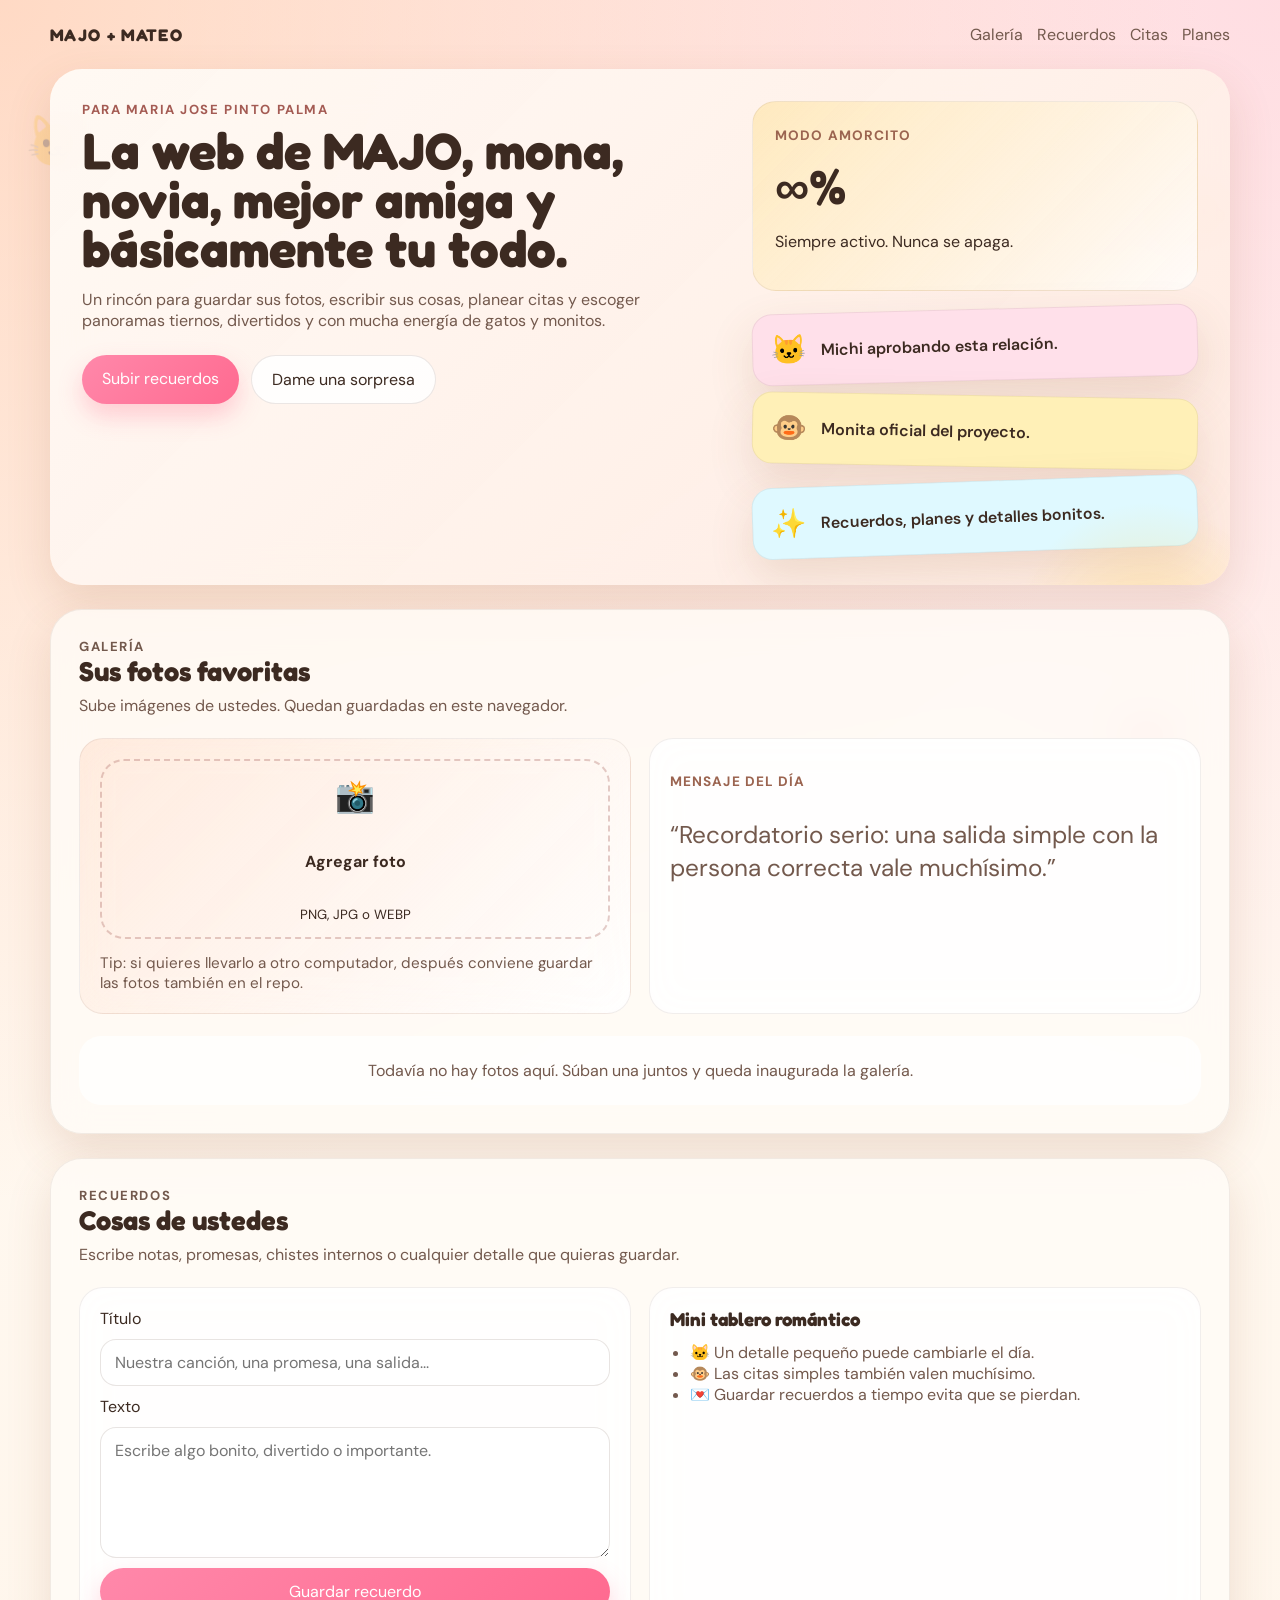
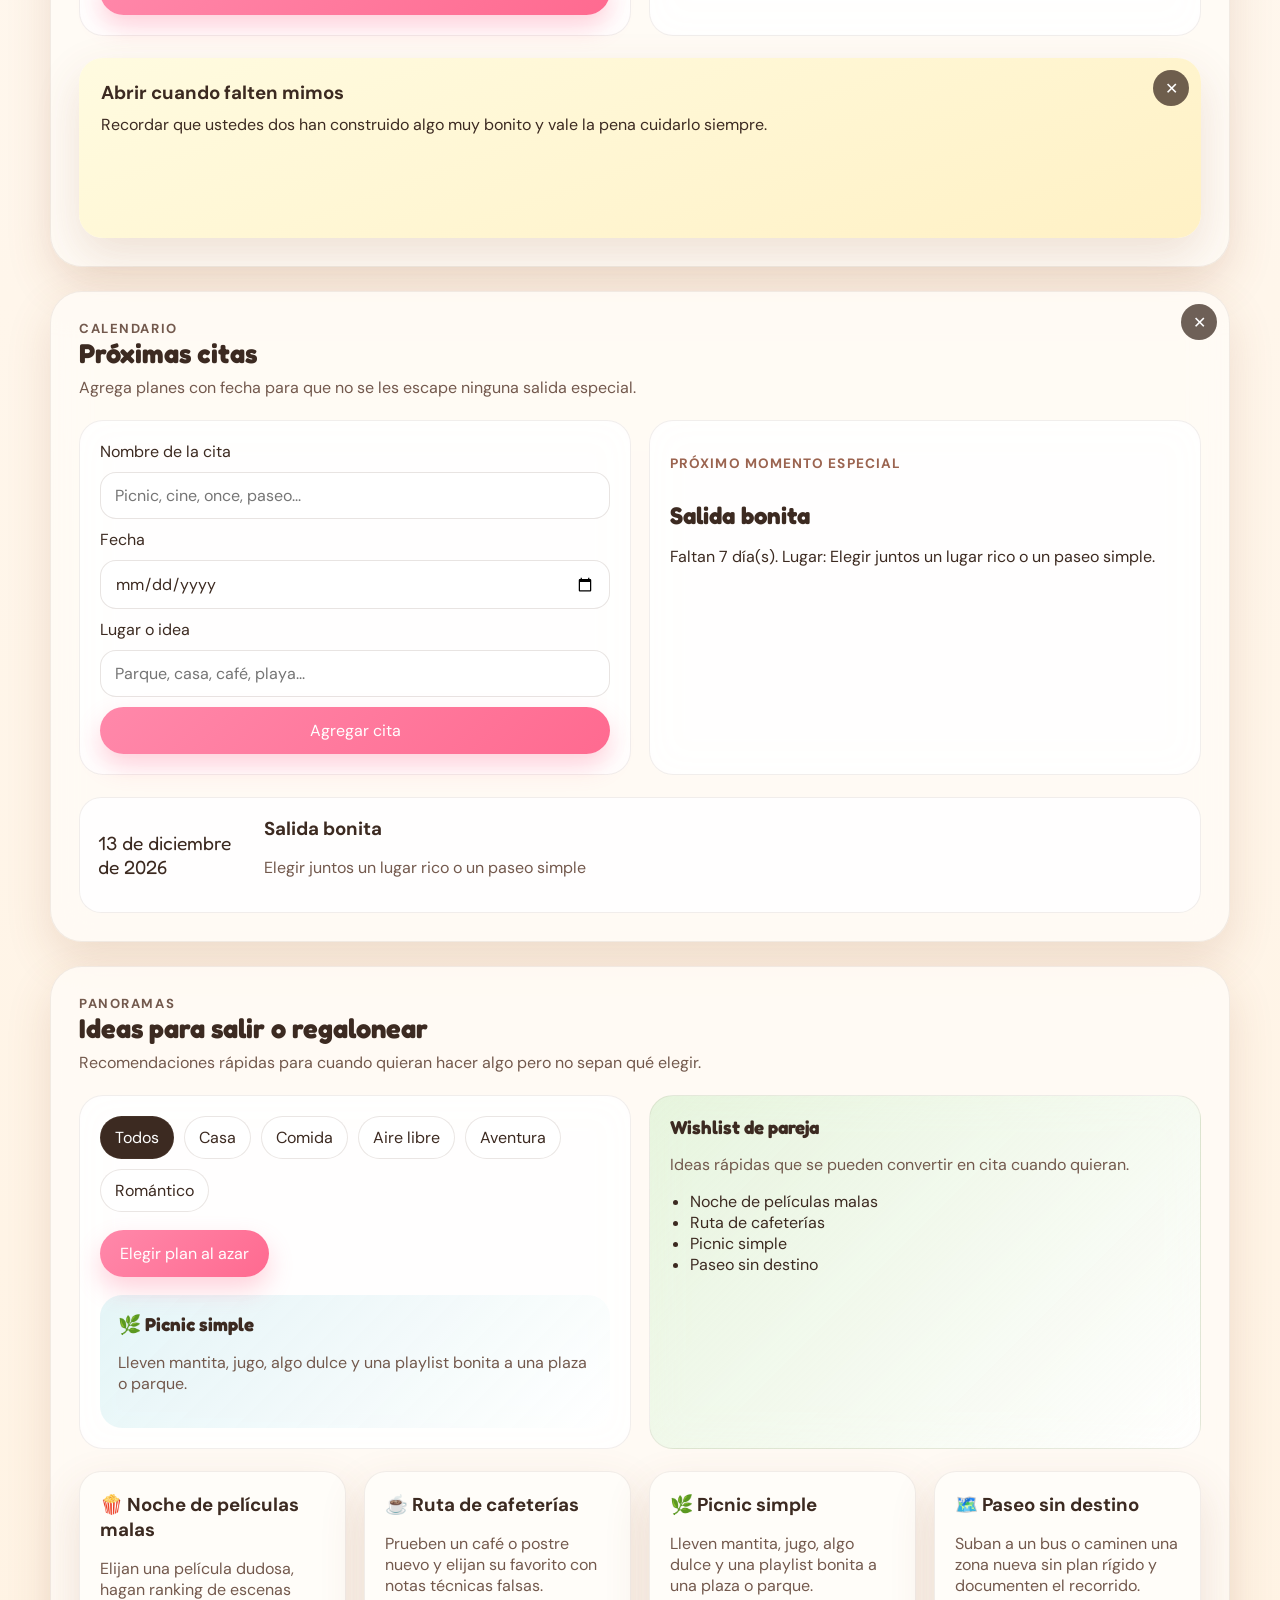
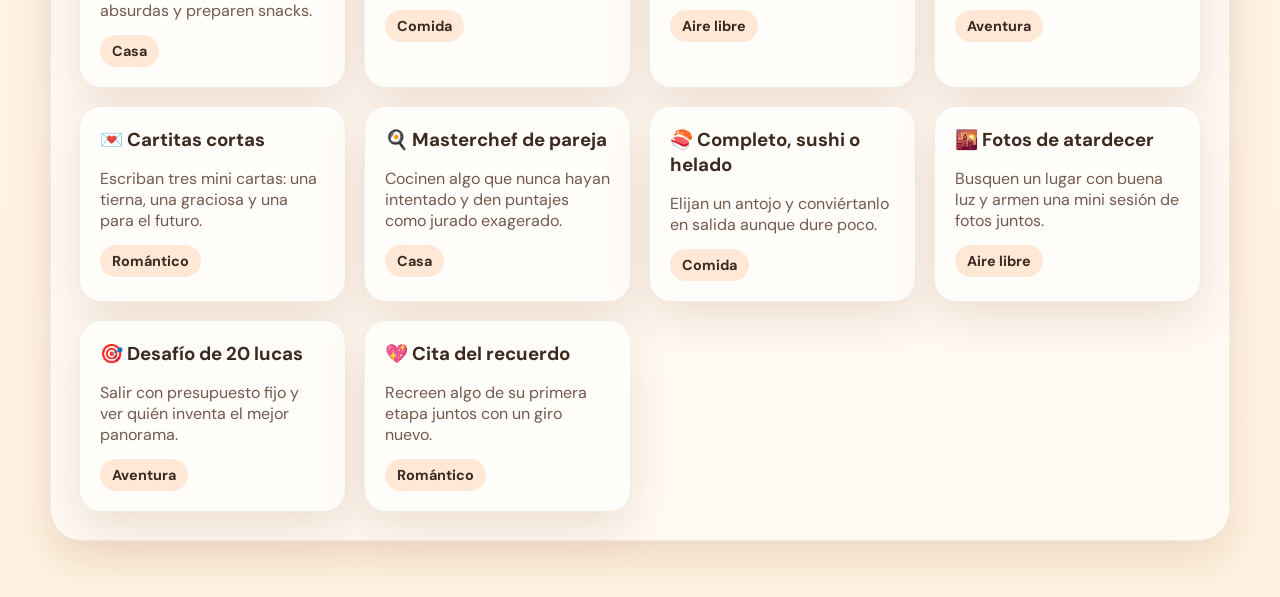
==== index.html @ 4098964b "Create romantic Majo and Mateo website" ====
<!DOCTYPE html>
<html lang="es">
<head>
  <meta charset="UTF-8">
  <meta name="viewport" content="width=device-width, initial-scale=1.0">
  <title>Majo x Mateo</title>
  <link rel="preconnect" href="https://fonts.googleapis.com">
  <link rel="preconnect" href="https://fonts.gstatic.com" crossorigin>
  <link href="https://fonts.googleapis.com/css2?family=Fredoka:wght@400;500;600;700&family=DM+Sans:wght@400;500;700&display=swap" rel="stylesheet">
  <link rel="stylesheet" href="style.css">
</head>
<body>
  <div class="page-shell">
    <div class="floating floating-cat">🐱</div>
    <div class="floating floating-monkey">🐵</div>
    <div class="floating floating-heart">💖</div>

    <header class="hero">
      <nav class="topbar">
        <span class="brand">MAJO + MATEO</span>
        <div class="topbar-links">
          <a href="#galeria">Galería</a>
          <a href="#recuerdos">Recuerdos</a>
          <a href="#citas">Citas</a>
          <a href="#planes">Planes</a>
        </div>
      </nav>

      <section class="hero-card">
        <div class="hero-copy">
          <p class="eyebrow">Para Maria Jose Pinto Palma</p>
          <h1>La web de MAJO, mona, novia, mejor amiga y básicamente tu todo.</h1>
          <p class="hero-text">
            Un rincón para guardar sus fotos, escribir sus cosas, planear citas y escoger panoramas tiernos,
            divertidos y con mucha energía de gatos y monitos.
          </p>
          <div class="hero-actions">
            <a class="button primary" href="#galeria">Subir recuerdos</a>
            <button class="button secondary" id="surpriseButton" type="button">Dame una sorpresa</button>
          </div>
        </div>

        <div class="hero-side">
          <div class="love-meter">
            <span>Modo amorcito</span>
            <strong>∞%</strong>
            <p>Siempre activo. Nunca se apaga.</p>
          </div>
          <div class="sticker-stack">
            <article class="sticker pink">
              <span>🐱</span>
              <p>Michi aprobando esta relación.</p>
            </article>
            <article class="sticker yellow">
              <span>🐵</span>
              <p>Monita oficial del proyecto.</p>
            </article>
            <article class="sticker blue">
              <span>✨</span>
              <p>Recuerdos, planes y detalles bonitos.</p>
            </article>
          </div>
        </div>
      </section>
    </header>

    <main>
      <section class="panel" id="galeria">
        <div class="section-heading">
          <p class="eyebrow">Galería</p>
          <h2>Sus fotos favoritas</h2>
          <p>Sube imágenes de ustedes. Quedan guardadas en este navegador.</p>
        </div>

        <div class="grid two-columns">
          <div class="card soft-card">
            <label class="upload-box" for="photoInput">
              <span class="upload-icon">📸</span>
              <strong>Agregar foto</strong>
              <small>PNG, JPG o WEBP</small>
            </label>
            <input id="photoInput" type="file" accept="image/*" multiple hidden>
            <p class="helper-text">Tip: si quieres llevarlo a otro computador, después conviene guardar las fotos también en el repo.</p>
          </div>

          <div class="card quote-card">
            <p class="quote-label">Mensaje del día</p>
            <blockquote id="dailyLoveNote">“Qué suerte tener un lugar solo para ustedes dos.”</blockquote>
          </div>
        </div>

        <div class="gallery-grid" id="galleryGrid"></div>
      </section>

      <section class="panel" id="recuerdos">
        <div class="section-heading">
          <p class="eyebrow">Recuerdos</p>
          <h2>Cosas de ustedes</h2>
          <p>Escribe notas, promesas, chistes internos o cualquier detalle que quieras guardar.</p>
        </div>

        <div class="grid two-columns">
          <form class="card note-form" id="noteForm">
            <label for="noteTitle">Título</label>
            <input id="noteTitle" name="title" maxlength="60" placeholder="Nuestra canción, una promesa, una salida...">

            <label for="noteMessage">Texto</label>
            <textarea id="noteMessage" name="message" rows="5" maxlength="400" placeholder="Escribe algo bonito, divertido o importante."></textarea>

            <button class="button primary" type="submit">Guardar recuerdo</button>
          </form>

          <div class="card mini-board">
            <h3>Mini tablero romántico</h3>
            <ul>
              <li>🐱 Un detalle pequeño puede cambiarle el día.</li>
              <li>🐵 Las citas simples también valen muchísimo.</li>
              <li>💌 Guardar recuerdos a tiempo evita que se pierdan.</li>
            </ul>
          </div>
        </div>

        <div class="notes-grid" id="notesGrid"></div>
      </section>

      <section class="panel" id="citas">
        <div class="section-heading">
          <p class="eyebrow">Calendario</p>
          <h2>Próximas citas</h2>
          <p>Agrega planes con fecha para que no se les escape ninguna salida especial.</p>
        </div>

        <div class="grid two-columns">
          <form class="card date-form" id="dateForm">
            <label for="dateTitle">Nombre de la cita</label>
            <input id="dateTitle" name="title" maxlength="60" placeholder="Picnic, cine, once, paseo...">

            <label for="dateDay">Fecha</label>
            <input id="dateDay" name="day" type="date" required>

            <label for="datePlace">Lugar o idea</label>
            <input id="datePlace" name="place" maxlength="80" placeholder="Parque, casa, café, playa...">

            <button class="button primary" type="submit">Agregar cita</button>
          </form>

          <div class="card countdown-card">
            <p class="quote-label">Próximo momento especial</p>
            <h3 id="nextDateTitle">Todavía no hay citas agendadas</h3>
            <p id="nextDateCountdown">Agrega una fecha para verla aquí.</p>
          </div>
        </div>

        <div class="timeline" id="timeline"></div>
      </section>

      <section class="panel" id="planes">
        <div class="section-heading">
          <p class="eyebrow">Panoramas</p>
          <h2>Ideas para salir o regalonear</h2>
          <p>Recomendaciones rápidas para cuando quieran hacer algo pero no sepan qué elegir.</p>
        </div>

        <div class="grid two-columns">
          <div class="card plans-card">
            <div class="pill-row" id="planFilters"></div>
            <button class="button primary" id="randomPlanButton" type="button">Elegir plan al azar</button>
            <article class="random-plan" id="randomPlanBox">
              <h3>Plan sugerido</h3>
              <p>Presiona el botón y te doy una idea.</p>
            </article>
          </div>

          <div class="card bucket-list">
            <h3>Wishlist de pareja</h3>
            <p>Pueden usar estas ideas como checklist y luego convertirlas en citas reales arriba.</p>
          </div>
        </div>

        <div class="plans-grid" id="plansGrid"></div>
      </section>
    </main>
  </div>

  <template id="galleryItemTemplate">
    <article class="gallery-item">
      <img alt="Recuerdo de Majo y Mateo">
      <button class="icon-button" type="button" data-action="delete-photo" aria-label="Eliminar foto">✕</button>
    </article>
  </template>

  <template id="noteTemplate">
    <article class="note-card">
      <div>
        <h3></h3>
        <p></p>
      </div>
      <button class="icon-button" type="button" data-action="delete-note" aria-label="Eliminar recuerdo">✕</button>
    </article>
  </template>

  <template id="dateTemplate">
    <article class="timeline-item">
      <div class="timeline-date"></div>
      <div class="timeline-content">
        <h3></h3>
        <p></p>
      </div>
      <button class="icon-button" type="button" data-action="delete-date" aria-label="Eliminar cita">✕</button>
    </article>
  </template>

  <script src="script.js"></script>
</body>
</html>
---- style.css ----
:root {
  --bg: #fff9f1;
  --bg-secondary: #ffe8cf;
  --surface: rgba(255, 255, 255, 0.84);
  --surface-strong: #fffdf9;
  --text: #3c2a21;
  --muted: #73594d;
  --peach: #ffb38a;
  --pink: #ff88aa;
  --yellow: #ffd86b;
  --blue: #8fd6e1;
  --mint: #b9e7b0;
  --shadow: 0 18px 45px rgba(147, 90, 48, 0.16);
  --radius-xl: 32px;
  --radius-lg: 24px;
  --radius-md: 18px;
}

* {
  box-sizing: border-box;
}

html {
  scroll-behavior: smooth;
}

body {
  margin: 0;
  font-family: "DM Sans", sans-serif;
  color: var(--text);
  background:
    radial-gradient(circle at top left, rgba(255, 178, 138, 0.45), transparent 30%),
    radial-gradient(circle at top right, rgba(255, 136, 170, 0.25), transparent 28%),
    linear-gradient(180deg, #fffaf5 0%, #fff2e1 100%);
  min-height: 100vh;
}

a {
  color: inherit;
  text-decoration: none;
}

button,
input,
textarea {
  font: inherit;
}

.page-shell {
  width: min(1180px, calc(100% - 32px));
  margin: 0 auto;
  padding: 24px 0 56px;
  position: relative;
}

.floating {
  position: fixed;
  font-size: clamp(2rem, 4vw, 3.5rem);
  opacity: 0.22;
  pointer-events: none;
  animation: floatAround 6s ease-in-out infinite;
  z-index: 0;
}

.floating-cat {
  top: 12%;
  left: 2%;
}

.floating-monkey {
  top: 20%;
  right: 4%;
  animation-delay: -2s;
}

.floating-heart {
  bottom: 14%;
  right: 8%;
  animation-delay: -4s;
}

.hero,
.panel {
  position: relative;
  z-index: 1;
}

.topbar {
  display: flex;
  justify-content: space-between;
  align-items: center;
  gap: 20px;
  margin-bottom: 24px;
}

.brand,
.hero h1,
.section-heading h2,
.card h3 {
  font-family: "Fredoka", sans-serif;
}

.brand {
  font-size: 1.05rem;
  font-weight: 700;
  letter-spacing: 0.08em;
}

.topbar-links {
  display: flex;
  flex-wrap: wrap;
  gap: 14px;
  color: var(--muted);
}

.topbar-links a:hover {
  color: var(--text);
}

.hero-card,
.card,
.panel {
  backdrop-filter: blur(18px);
}

.hero-card {
  display: grid;
  grid-template-columns: 1.3fr 0.9fr;
  gap: 26px;
  padding: 32px;
  border-radius: var(--radius-xl);
  background: linear-gradient(135deg, rgba(255, 251, 247, 0.92), rgba(255, 235, 225, 0.9));
  box-shadow: var(--shadow);
  overflow: hidden;
}

.hero-card::after {
  content: "";
  position: absolute;
  inset: auto -5% -38% auto;
  width: 280px;
  height: 280px;
  background: radial-gradient(circle, rgba(255, 216, 107, 0.45), transparent 70%);
}

.eyebrow {
  margin: 0 0 8px;
  font-size: 0.82rem;
  font-weight: 700;
  letter-spacing: 0.12em;
  text-transform: uppercase;
  color: #a45b53;
}

.hero h1 {
  font-size: clamp(2.4rem, 4vw, 4.5rem);
  line-height: 0.96;
  margin: 0 0 14px;
}

.hero-text,
.section-heading p,
.helper-text,
.timeline-content p,
.bucket-list p,
.random-plan p,
.mini-board li,
.quote-card blockquote {
  color: var(--muted);
}

.hero-actions {
  display: flex;
  flex-wrap: wrap;
  gap: 12px;
  margin-top: 24px;
}

.button {
  border: 0;
  border-radius: 999px;
  padding: 13px 20px;
  cursor: pointer;
  transition: transform 180ms ease, box-shadow 180ms ease, background 180ms ease;
}

.button:hover,
.icon-button:hover,
.pill:hover,
.upload-box:hover {
  transform: translateY(-2px);
}

.primary {
  background: linear-gradient(135deg, var(--pink), #ff6a90);
  color: #fff;
  box-shadow: 0 12px 25px rgba(255, 106, 144, 0.3);
}

.secondary {
  background: rgba(255, 255, 255, 0.82);
  color: var(--text);
  border: 1px solid rgba(115, 89, 77, 0.14);
}

.love-meter,
.sticker,
.card,
.panel {
  border: 1px solid rgba(115, 89, 77, 0.1);
}

.hero-side {
  display: flex;
  flex-direction: column;
  gap: 18px;
}

.love-meter {
  padding: 22px;
  border-radius: var(--radius-lg);
  background: linear-gradient(135deg, rgba(255, 216, 107, 0.34), rgba(255, 255, 255, 0.72));
}

.love-meter span,
.quote-label {
  display: inline-block;
  font-size: 0.85rem;
  font-weight: 700;
  color: #9b6450;
  text-transform: uppercase;
  letter-spacing: 0.08em;
}

.love-meter strong {
  display: block;
  font-size: 3rem;
  margin: 12px 0 8px;
  font-family: "Fredoka", sans-serif;
}

.sticker-stack {
  display: grid;
  gap: 14px;
}

.sticker {
  display: flex;
  align-items: center;
  gap: 14px;
  padding: 16px 18px;
  border-radius: 20px;
  transform: rotate(-1.5deg);
  box-shadow: var(--shadow);
}

.sticker span {
  font-size: 1.8rem;
}

.sticker p {
  margin: 0;
  font-weight: 600;
}

.sticker.pink {
  background: #ffe0ea;
}

.sticker.yellow {
  background: #fff0b7;
  transform: rotate(1deg);
}

.sticker.blue {
  background: #dff9ff;
  transform: rotate(-2deg);
}

.panel {
  margin-top: 24px;
  padding: 28px;
  border-radius: var(--radius-xl);
  background: rgba(255, 252, 247, 0.82);
  box-shadow: var(--shadow);
}

.section-heading {
  margin-bottom: 22px;
}

.section-heading h2 {
  margin: 0 0 8px;
  font-size: clamp(1.7rem, 2vw, 2.3rem);
}

.section-heading p {
  margin: 0;
  max-width: 680px;
}

.grid {
  display: grid;
  gap: 18px;
}

.two-columns {
  grid-template-columns: repeat(2, minmax(0, 1fr));
}

.card {
  padding: 20px;
  border-radius: var(--radius-lg);
  background: var(--surface);
}

.soft-card {
  background: linear-gradient(135deg, rgba(255, 179, 138, 0.22), rgba(255, 255, 255, 0.86));
}

.upload-box {
  min-height: 180px;
  border: 2px dashed rgba(164, 91, 83, 0.3);
  border-radius: 24px;
  display: grid;
  place-items: center;
  text-align: center;
  gap: 6px;
  cursor: pointer;
  transition: border-color 180ms ease, background 180ms ease;
}

.upload-box:hover {
  border-color: rgba(164, 91, 83, 0.65);
  background: rgba(255, 255, 255, 0.55);
}

.upload-icon {
  font-size: 2rem;
}

.helper-text {
  margin: 14px 0 0;
  font-size: 0.95rem;
}

.quote-card blockquote {
  margin: 16px 0 0;
  font-size: clamp(1.25rem, 1.9vw, 1.7rem);
  line-height: 1.35;
}

.gallery-grid,
.notes-grid,
.plans-grid {
  display: grid;
  gap: 18px;
  margin-top: 22px;
}

.gallery-grid {
  grid-template-columns: repeat(auto-fit, minmax(220px, 1fr));
}

.gallery-item {
  position: relative;
  min-height: 240px;
  border-radius: 24px;
  overflow: hidden;
  background: #f4e4d8;
  box-shadow: var(--shadow);
}

.gallery-item img {
  width: 100%;
  height: 100%;
  object-fit: cover;
  display: block;
}

.icon-button {
  position: absolute;
  top: 12px;
  right: 12px;
  width: 36px;
  height: 36px;
  border: 0;
  border-radius: 50%;
  background: rgba(60, 42, 33, 0.74);
  color: #fff;
  cursor: pointer;
}

.note-form,
.date-form {
  display: grid;
  gap: 10px;
}

input,
textarea {
  width: 100%;
  border: 1px solid rgba(115, 89, 77, 0.16);
  background: rgba(255, 255, 255, 0.78);
  color: var(--text);
  border-radius: 16px;
  padding: 12px 14px;
}

textarea {
  resize: vertical;
}

.mini-board ul {
  padding-left: 20px;
  margin: 12px 0 0;
}

.notes-grid {
  grid-template-columns: repeat(auto-fit, minmax(240px, 1fr));
}

.note-card {
  position: relative;
  min-height: 180px;
  padding: 22px;
  border-radius: 24px;
  background: linear-gradient(160deg, #fffbe0, #fff1c5);
  box-shadow: var(--shadow);
}

.note-card h3,
.timeline-content h3,
.plans-grid h3,
.random-plan h3,
.bucket-list h3,
.mini-board h3 {
  margin: 0 0 8px;
}

.note-card p {
  margin: 0;
  line-height: 1.5;
}

.timeline {
  display: grid;
  gap: 16px;
  margin-top: 22px;
}

.timeline-item {
  display: grid;
  grid-template-columns: 150px 1fr auto;
  gap: 16px;
  align-items: center;
  padding: 18px;
  border-radius: 22px;
  background: var(--surface);
  border: 1px solid rgba(115, 89, 77, 0.1);
}

.timeline-date {
  font-family: "Fredoka", sans-serif;
  font-size: 1.2rem;
}

.countdown-card h3 {
  font-size: 1.5rem;
  margin: 16px 0 8px;
}

.pill-row {
  display: flex;
  flex-wrap: wrap;
  gap: 10px;
  margin-bottom: 18px;
}

.pill {
  border: 1px solid rgba(115, 89, 77, 0.15);
  background: rgba(255, 255, 255, 0.76);
  color: var(--text);
  border-radius: 999px;
  padding: 10px 14px;
  cursor: pointer;
}

.pill.active {
  background: #3c2a21;
  color: #fff;
}

.random-plan {
  margin-top: 18px;
  border-radius: 22px;
  padding: 18px;
  background: linear-gradient(135deg, rgba(143, 214, 225, 0.24), rgba(255, 255, 255, 0.75));
}

.bucket-list {
  background: linear-gradient(135deg, rgba(185, 231, 176, 0.35), rgba(255, 255, 255, 0.82));
}

.bucket-list ul {
  margin: 12px 0 0;
  padding-left: 20px;
}

.plans-grid {
  grid-template-columns: repeat(auto-fit, minmax(220px, 1fr));
}

.plan-card {
  padding: 20px;
  border-radius: 22px;
  background: var(--surface-strong);
  border: 1px solid rgba(115, 89, 77, 0.1);
  box-shadow: var(--shadow);
}

.plan-card p {
  color: var(--muted);
  margin-bottom: 14px;
}

.plan-tag {
  display: inline-block;
  padding: 7px 12px;
  border-radius: 999px;
  background: #ffe9d6;
  font-size: 0.9rem;
  font-weight: 700;
}

.empty-state {
  padding: 24px;
  text-align: center;
  border-radius: 22px;
  background: rgba(255, 255, 255, 0.7);
  color: var(--muted);
}

@keyframes floatAround {
  0%, 100% {
    transform: translateY(0) rotate(0deg);
  }
  50% {
    transform: translateY(-12px) rotate(4deg);
  }
}

@media (max-width: 900px) {
  .hero-card,
  .two-columns,
  .timeline-item {
    grid-template-columns: 1fr;
  }

  .timeline-item {
    align-items: start;
  }

  .topbar {
    flex-direction: column;
    align-items: flex-start;
  }
}

@media (max-width: 640px) {
  .page-shell {
    width: min(100% - 20px, 1180px);
  }

  .hero-card,
  .panel,
  .card {
    padding: 20px;
  }

  .hero h1 {
    font-size: 2.4rem;
  }
}
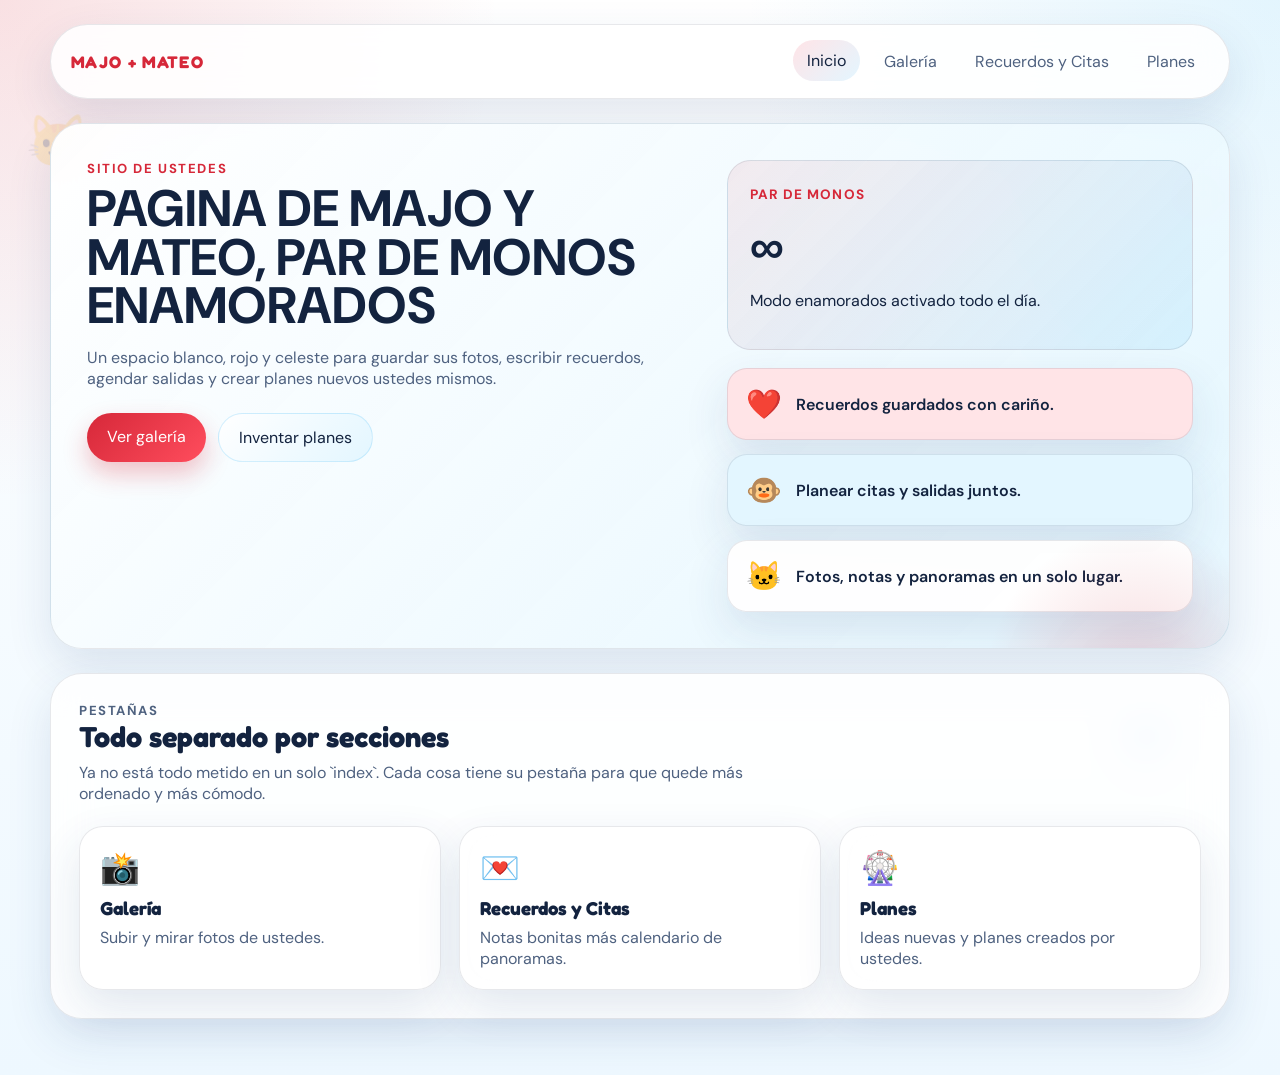
==== commit 48bf89f1: "Restructure site into tabs and custom plans" ====
--- a/index.html
+++ b/index.html
@@ -3,213 +3,95 @@
 <head>
   <meta charset="UTF-8">
   <meta name="viewport" content="width=device-width, initial-scale=1.0">
-  <title>Majo x Mateo</title>
+  <title>Majo y Mateo</title>
   <link rel="preconnect" href="https://fonts.googleapis.com">
   <link rel="preconnect" href="https://fonts.gstatic.com" crossorigin>
   <link href="https://fonts.googleapis.com/css2?family=Fredoka:wght@400;500;600;700&family=DM+Sans:wght@400;500;700&display=swap" rel="stylesheet">
   <link rel="stylesheet" href="style.css">
 </head>
-<body>
+<body data-page="inicio">
   <div class="page-shell">
     <div class="floating floating-cat">🐱</div>
     <div class="floating floating-monkey">🐵</div>
-    <div class="floating floating-heart">💖</div>
+    <div class="floating floating-heart">💙</div>
 
-    <header class="hero">
+    <header class="site-header">
       <nav class="topbar">
-        <span class="brand">MAJO + MATEO</span>
+        <a class="brand" href="index.html">MAJO + MATEO</a>
         <div class="topbar-links">
-          <a href="#galeria">Galería</a>
-          <a href="#recuerdos">Recuerdos</a>
-          <a href="#citas">Citas</a>
-          <a href="#planes">Planes</a>
+          <a class="active" href="index.html">Inicio</a>
+          <a href="galeria.html">Galería</a>
+          <a href="recuerdos.html">Recuerdos y Citas</a>
+          <a href="planes.html">Planes</a>
         </div>
       </nav>
+    </header>
 
-      <section class="hero-card">
+    <main>
+      <section class="hero-card hero-home">
         <div class="hero-copy">
-          <p class="eyebrow">Para Maria Jose Pinto Palma</p>
-          <h1>La web de MAJO, mona, novia, mejor amiga y básicamente tu todo.</h1>
+          <p class="eyebrow">Sitio de ustedes</p>
+          <h1>PAGINA DE MAJO Y MATEO, PAR DE MONOS ENAMORADOS</h1>
           <p class="hero-text">
-            Un rincón para guardar sus fotos, escribir sus cosas, planear citas y escoger panoramas tiernos,
-            divertidos y con mucha energía de gatos y monitos.
+            Un espacio blanco, rojo y celeste para guardar sus fotos, escribir recuerdos, agendar salidas y
+            crear planes nuevos ustedes mismos.
           </p>
           <div class="hero-actions">
-            <a class="button primary" href="#galeria">Subir recuerdos</a>
-            <button class="button secondary" id="surpriseButton" type="button">Dame una sorpresa</button>
+            <a class="button primary" href="galeria.html">Ver galería</a>
+            <a class="button secondary" href="planes.html">Inventar planes</a>
           </div>
         </div>
 
         <div class="hero-side">
           <div class="love-meter">
-            <span>Modo amorcito</span>
-            <strong>∞%</strong>
-            <p>Siempre activo. Nunca se apaga.</p>
+            <span>Par de monos</span>
+            <strong>∞</strong>
+            <p>Modo enamorados activado todo el día.</p>
           </div>
+
           <div class="sticker-stack">
-            <article class="sticker pink">
-              <span>🐱</span>
-              <p>Michi aprobando esta relación.</p>
-            </article>
-            <article class="sticker yellow">
-              <span>🐵</span>
-              <p>Monita oficial del proyecto.</p>
+            <article class="sticker red">
+              <span>❤️</span>
+              <p>Recuerdos guardados con cariño.</p>
             </article>
             <article class="sticker blue">
-              <span>✨</span>
-              <p>Recuerdos, planes y detalles bonitos.</p>
+              <span>🐵</span>
+              <p>Planear citas y salidas juntos.</p>
+            </article>
+            <article class="sticker white">
+              <span>🐱</span>
+              <p>Fotos, notas y panoramas en un solo lugar.</p>
             </article>
           </div>
         </div>
       </section>
-    </header>
 
-    <main>
-      <section class="panel" id="galeria">
+      <section class="panel overview-panel">
         <div class="section-heading">
-          <p class="eyebrow">Galería</p>
-          <h2>Sus fotos favoritas</h2>
-          <p>Sube imágenes de ustedes. Quedan guardadas en este navegador.</p>
+          <p class="eyebrow">Pestañas</p>
+          <h2>Todo separado por secciones</h2>
+          <p>Ya no está todo metido en un solo `index`. Cada cosa tiene su pestaña para que quede más ordenado y más cómodo.</p>
         </div>
 
-        <div class="grid two-columns">
-          <div class="card soft-card">
-            <label class="upload-box" for="photoInput">
-              <span class="upload-icon">📸</span>
-              <strong>Agregar foto</strong>
-              <small>PNG, JPG o WEBP</small>
-            </label>
-            <input id="photoInput" type="file" accept="image/*" multiple hidden>
-            <p class="helper-text">Tip: si quieres llevarlo a otro computador, después conviene guardar las fotos también en el repo.</p>
-          </div>
-
-          <div class="card quote-card">
-            <p class="quote-label">Mensaje del día</p>
-            <blockquote id="dailyLoveNote">“Qué suerte tener un lugar solo para ustedes dos.”</blockquote>
-          </div>
+        <div class="overview-grid">
+          <a class="overview-card" href="galeria.html">
+            <span>📸</span>
+            <h3>Galería</h3>
+            <p>Subir y mirar fotos de ustedes.</p>
+          </a>
+          <a class="overview-card" href="recuerdos.html">
+            <span>💌</span>
+            <h3>Recuerdos y Citas</h3>
+            <p>Notas bonitas más calendario de panoramas.</p>
+          </a>
+          <a class="overview-card" href="planes.html">
+            <span>🎡</span>
+            <h3>Planes</h3>
+            <p>Ideas nuevas y planes creados por ustedes.</p>
+          </a>
         </div>
-
-        <div class="gallery-grid" id="galleryGrid"></div>
-      </section>
-
-      <section class="panel" id="recuerdos">
-        <div class="section-heading">
-          <p class="eyebrow">Recuerdos</p>
-          <h2>Cosas de ustedes</h2>
-          <p>Escribe notas, promesas, chistes internos o cualquier detalle que quieras guardar.</p>
-        </div>
-
-        <div class="grid two-columns">
-          <form class="card note-form" id="noteForm">
-            <label for="noteTitle">Título</label>
-            <input id="noteTitle" name="title" maxlength="60" placeholder="Nuestra canción, una promesa, una salida...">
-
-            <label for="noteMessage">Texto</label>
-            <textarea id="noteMessage" name="message" rows="5" maxlength="400" placeholder="Escribe algo bonito, divertido o importante."></textarea>
-
-            <button class="button primary" type="submit">Guardar recuerdo</button>
-          </form>
-
-          <div class="card mini-board">
-            <h3>Mini tablero romántico</h3>
-            <ul>
-              <li>🐱 Un detalle pequeño puede cambiarle el día.</li>
-              <li>🐵 Las citas simples también valen muchísimo.</li>
-              <li>💌 Guardar recuerdos a tiempo evita que se pierdan.</li>
-            </ul>
-          </div>
-        </div>
-
-        <div class="notes-grid" id="notesGrid"></div>
-      </section>
-
-      <section class="panel" id="citas">
-        <div class="section-heading">
-          <p class="eyebrow">Calendario</p>
-          <h2>Próximas citas</h2>
-          <p>Agrega planes con fecha para que no se les escape ninguna salida especial.</p>
-        </div>
-
-        <div class="grid two-columns">
-          <form class="card date-form" id="dateForm">
-            <label for="dateTitle">Nombre de la cita</label>
-            <input id="dateTitle" name="title" maxlength="60" placeholder="Picnic, cine, once, paseo...">
-
-            <label for="dateDay">Fecha</label>
-            <input id="dateDay" name="day" type="date" required>
-
-            <label for="datePlace">Lugar o idea</label>
-            <input id="datePlace" name="place" maxlength="80" placeholder="Parque, casa, café, playa...">
-
-            <button class="button primary" type="submit">Agregar cita</button>
-          </form>
-
-          <div class="card countdown-card">
-            <p class="quote-label">Próximo momento especial</p>
-            <h3 id="nextDateTitle">Todavía no hay citas agendadas</h3>
-            <p id="nextDateCountdown">Agrega una fecha para verla aquí.</p>
-          </div>
-        </div>
-
-        <div class="timeline" id="timeline"></div>
-      </section>
-
-      <section class="panel" id="planes">
-        <div class="section-heading">
-          <p class="eyebrow">Panoramas</p>
-          <h2>Ideas para salir o regalonear</h2>
-          <p>Recomendaciones rápidas para cuando quieran hacer algo pero no sepan qué elegir.</p>
-        </div>
-
-        <div class="grid two-columns">
-          <div class="card plans-card">
-            <div class="pill-row" id="planFilters"></div>
-            <button class="button primary" id="randomPlanButton" type="button">Elegir plan al azar</button>
-            <article class="random-plan" id="randomPlanBox">
-              <h3>Plan sugerido</h3>
-              <p>Presiona el botón y te doy una idea.</p>
-            </article>
-          </div>
-
-          <div class="card bucket-list">
-            <h3>Wishlist de pareja</h3>
-            <p>Pueden usar estas ideas como checklist y luego convertirlas en citas reales arriba.</p>
-          </div>
-        </div>
-
-        <div class="plans-grid" id="plansGrid"></div>
       </section>
     </main>
   </div>
-
-  <template id="galleryItemTemplate">
-    <article class="gallery-item">
-      <img alt="Recuerdo de Majo y Mateo">
-      <button class="icon-button" type="button" data-action="delete-photo" aria-label="Eliminar foto">✕</button>
-    </article>
-  </template>
-
-  <template id="noteTemplate">
-    <article class="note-card">
-      <div>
-        <h3></h3>
-        <p></p>
-      </div>
-      <button class="icon-button" type="button" data-action="delete-note" aria-label="Eliminar recuerdo">✕</button>
-    </article>
-  </template>
-
-  <template id="dateTemplate">
-    <article class="timeline-item">
-      <div class="timeline-date"></div>
-      <div class="timeline-content">
-        <h3></h3>
-        <p></p>
-      </div>
-      <button class="icon-button" type="button" data-action="delete-date" aria-label="Eliminar cita">✕</button>
-    </article>
-  </template>
-
-  <script src="script.js"></script>
 </body>
 </html>
--- a/style.css
+++ b/style.css
@@ -1,16 +1,17 @@
 :root {
-  --bg: #fff9f1;
-  --bg-secondary: #ffe8cf;
-  --surface: rgba(255, 255, 255, 0.84);
-  --surface-strong: #fffdf9;
-  --text: #3c2a21;
-  --muted: #73594d;
-  --peach: #ffb38a;
-  --pink: #ff88aa;
-  --yellow: #ffd86b;
-  --blue: #8fd6e1;
-  --mint: #b9e7b0;
-  --shadow: 0 18px 45px rgba(147, 90, 48, 0.16);
+  --bg: #f6fbff;
+  --bg-soft: #ffffff;
+  --surface: rgba(255, 255, 255, 0.94);
+  --surface-strong: #ffffff;
+  --text: #13233f;
+  --muted: #4f6280;
+  --red: #d62839;
+  --red-soft: #ffe4e7;
+  --blue: #65c7f7;
+  --blue-soft: #e3f6ff;
+  --white-soft: #fdfefe;
+  --line: rgba(19, 35, 63, 0.1);
+  --shadow: 0 18px 45px rgba(29, 67, 120, 0.12);
   --radius-xl: 32px;
   --radius-lg: 24px;
   --radius-md: 18px;
@@ -29,9 +30,9 @@
   font-family: "DM Sans", sans-serif;
   color: var(--text);
   background:
-    radial-gradient(circle at top left, rgba(255, 178, 138, 0.45), transparent 30%),
-    radial-gradient(circle at top right, rgba(255, 136, 170, 0.25), transparent 28%),
-    linear-gradient(180deg, #fffaf5 0%, #fff2e1 100%);
+    radial-gradient(circle at top left, rgba(214, 40, 57, 0.14), transparent 30%),
+    radial-gradient(circle at top right, rgba(101, 199, 247, 0.18), transparent 32%),
+    linear-gradient(180deg, #ffffff 0%, #eef8ff 100%);
   min-height: 100vh;
 }
 
@@ -53,10 +54,17 @@
   position: relative;
 }
 
+.site-header,
+.panel,
+.hero-card {
+  position: relative;
+  z-index: 1;
+}
+
 .floating {
   position: fixed;
   font-size: clamp(2rem, 4vw, 3.5rem);
-  opacity: 0.22;
+  opacity: 0.18;
   pointer-events: none;
   animation: floatAround 6s ease-in-out infinite;
   z-index: 0;
@@ -68,7 +76,7 @@
 }
 
 .floating-monkey {
-  top: 20%;
+  top: 18%;
   right: 4%;
   animation-delay: -2s;
 }
@@ -77,12 +85,6 @@
   bottom: 14%;
   right: 8%;
   animation-delay: -4s;
-}
-
-.hero,
-.panel {
-  position: relative;
-  z-index: 1;
 }
 
 .topbar {
@@ -91,12 +93,19 @@
   align-items: center;
   gap: 20px;
   margin-bottom: 24px;
+  padding: 16px 20px;
+  background: rgba(255, 255, 255, 0.88);
+  border: 1px solid var(--line);
+  border-radius: 999px;
+  box-shadow: var(--shadow);
+  backdrop-filter: blur(16px);
 }
 
 .brand,
 .hero h1,
 .section-heading h2,
-.card h3 {
+.card h3,
+.overview-card h3 {
   font-family: "Fredoka", sans-serif;
 }
 
@@ -104,43 +113,55 @@
   font-size: 1.05rem;
   font-weight: 700;
   letter-spacing: 0.08em;
+  color: var(--red);
 }
 
 .topbar-links {
   display: flex;
   flex-wrap: wrap;
-  gap: 14px;
+  gap: 10px;
+}
+
+.topbar-links a {
+  padding: 10px 14px;
+  border-radius: 999px;
   color: var(--muted);
-}
-
-.topbar-links a:hover {
+  transition: background 180ms ease, color 180ms ease, transform 180ms ease;
+}
+
+.topbar-links a:hover,
+.topbar-links a.active {
+  background: linear-gradient(135deg, var(--red-soft), var(--blue-soft));
   color: var(--text);
+  transform: translateY(-1px);
 }
 
 .hero-card,
 .card,
-.panel {
+.panel,
+.overview-card {
   backdrop-filter: blur(18px);
 }
 
 .hero-card {
   display: grid;
-  grid-template-columns: 1.3fr 0.9fr;
+  grid-template-columns: 1.25fr 0.95fr;
   gap: 26px;
-  padding: 32px;
+  padding: 36px;
   border-radius: var(--radius-xl);
-  background: linear-gradient(135deg, rgba(255, 251, 247, 0.92), rgba(255, 235, 225, 0.9));
+  background: linear-gradient(135deg, rgba(255, 255, 255, 0.96), rgba(227, 246, 255, 0.9));
+  border: 1px solid var(--line);
   box-shadow: var(--shadow);
   overflow: hidden;
 }
 
-.hero-card::after {
+.hero-home::after {
   content: "";
   position: absolute;
-  inset: auto -5% -38% auto;
-  width: 280px;
-  height: 280px;
-  background: radial-gradient(circle, rgba(255, 216, 107, 0.45), transparent 70%);
+  inset: auto -5% -35% auto;
+  width: 300px;
+  height: 300px;
+  background: radial-gradient(circle, rgba(214, 40, 57, 0.18), transparent 72%);
 }
 
 .eyebrow {
@@ -149,12 +170,12 @@
   font-weight: 700;
   letter-spacing: 0.12em;
   text-transform: uppercase;
-  color: #a45b53;
-}
-
-.hero h1 {
-  font-size: clamp(2.4rem, 4vw, 4.5rem);
-  line-height: 0.96;
+  color: var(--red);
+}
+
+.hero-card h1 {
+  font-size: clamp(2.6rem, 4vw, 4.6rem);
+  line-height: 0.95;
   margin: 0 0 14px;
 }
 
@@ -165,7 +186,9 @@
 .bucket-list p,
 .random-plan p,
 .mini-board li,
-.quote-card blockquote {
+.quote-card blockquote,
+.overview-card p,
+.custom-plan-board li {
   color: var(--muted);
 }
 
@@ -187,27 +210,29 @@
 .button:hover,
 .icon-button:hover,
 .pill:hover,
-.upload-box:hover {
+.upload-box:hover,
+.overview-card:hover {
   transform: translateY(-2px);
 }
 
 .primary {
-  background: linear-gradient(135deg, var(--pink), #ff6a90);
+  background: linear-gradient(135deg, var(--red), #ff4d5d);
   color: #fff;
-  box-shadow: 0 12px 25px rgba(255, 106, 144, 0.3);
+  box-shadow: 0 12px 25px rgba(214, 40, 57, 0.28);
 }
 
 .secondary {
-  background: rgba(255, 255, 255, 0.82);
+  background: linear-gradient(135deg, #ffffff, var(--blue-soft));
   color: var(--text);
-  border: 1px solid rgba(115, 89, 77, 0.14);
+  border: 1px solid rgba(101, 199, 247, 0.28);
 }
 
 .love-meter,
 .sticker,
 .card,
-.panel {
-  border: 1px solid rgba(115, 89, 77, 0.1);
+.panel,
+.overview-card {
+  border: 1px solid var(--line);
 }
 
 .hero-side {
@@ -219,7 +244,7 @@
 .love-meter {
   padding: 22px;
   border-radius: var(--radius-lg);
-  background: linear-gradient(135deg, rgba(255, 216, 107, 0.34), rgba(255, 255, 255, 0.72));
+  background: linear-gradient(135deg, rgba(214, 40, 57, 0.08), rgba(101, 199, 247, 0.16));
 }
 
 .love-meter span,
@@ -227,7 +252,7 @@
   display: inline-block;
   font-size: 0.85rem;
   font-weight: 700;
-  color: #9b6450;
+  color: var(--red);
   text-transform: uppercase;
   letter-spacing: 0.08em;
 }
@@ -237,6 +262,7 @@
   font-size: 3rem;
   margin: 12px 0 8px;
   font-family: "Fredoka", sans-serif;
+  color: var(--text);
 }
 
 .sticker-stack {
@@ -250,7 +276,6 @@
   gap: 14px;
   padding: 16px 18px;
   border-radius: 20px;
-  transform: rotate(-1.5deg);
   box-shadow: var(--shadow);
 }
 
@@ -263,26 +288,29 @@
   font-weight: 600;
 }
 
-.sticker.pink {
-  background: #ffe0ea;
-}
-
-.sticker.yellow {
-  background: #fff0b7;
-  transform: rotate(1deg);
+.sticker.red {
+  background: var(--red-soft);
 }
 
 .sticker.blue {
-  background: #dff9ff;
-  transform: rotate(-2deg);
+  background: var(--blue-soft);
+}
+
+.sticker.white {
+  background: rgba(255, 255, 255, 0.96);
 }
 
 .panel {
   margin-top: 24px;
   padding: 28px;
   border-radius: var(--radius-xl);
-  background: rgba(255, 252, 247, 0.82);
-  box-shadow: var(--shadow);
+  background: rgba(255, 255, 255, 0.86);
+  box-shadow: var(--shadow);
+}
+
+.stack-layout {
+  display: grid;
+  gap: 0;
 }
 
 .section-heading {
@@ -291,12 +319,12 @@
 
 .section-heading h2 {
   margin: 0 0 8px;
-  font-size: clamp(1.7rem, 2vw, 2.3rem);
+  font-size: clamp(1.8rem, 2vw, 2.4rem);
 }
 
 .section-heading p {
   margin: 0;
-  max-width: 680px;
+  max-width: 720px;
 }
 
 .grid {
@@ -308,19 +336,42 @@
   grid-template-columns: repeat(2, minmax(0, 1fr));
 }
 
+.overview-grid,
+.gallery-grid,
+.notes-grid,
+.plans-grid {
+  display: grid;
+  gap: 18px;
+}
+
+.overview-grid {
+  grid-template-columns: repeat(3, minmax(0, 1fr));
+}
+
+.overview-card,
 .card {
   padding: 20px;
   border-radius: var(--radius-lg);
   background: var(--surface);
+  box-shadow: var(--shadow);
+}
+
+.overview-card span {
+  font-size: 2rem;
+}
+
+.overview-card p,
+.overview-card h3 {
+  margin: 8px 0 0;
 }
 
 .soft-card {
-  background: linear-gradient(135deg, rgba(255, 179, 138, 0.22), rgba(255, 255, 255, 0.86));
+  background: linear-gradient(135deg, rgba(214, 40, 57, 0.08), rgba(101, 199, 247, 0.16));
 }
 
 .upload-box {
   min-height: 180px;
-  border: 2px dashed rgba(164, 91, 83, 0.3);
+  border: 2px dashed rgba(101, 199, 247, 0.48);
   border-radius: 24px;
   display: grid;
   place-items: center;
@@ -331,8 +382,8 @@
 }
 
 .upload-box:hover {
-  border-color: rgba(164, 91, 83, 0.65);
-  background: rgba(255, 255, 255, 0.55);
+  border-color: rgba(214, 40, 57, 0.55);
+  background: rgba(255, 255, 255, 0.75);
 }
 
 .upload-icon {
@@ -344,8 +395,14 @@
   font-size: 0.95rem;
 }
 
+.quote-card {
+  display: grid;
+  gap: 14px;
+  align-content: start;
+}
+
 .quote-card blockquote {
-  margin: 16px 0 0;
+  margin: 0;
   font-size: clamp(1.25rem, 1.9vw, 1.7rem);
   line-height: 1.35;
 }
@@ -353,8 +410,6 @@
 .gallery-grid,
 .notes-grid,
 .plans-grid {
-  display: grid;
-  gap: 18px;
   margin-top: 22px;
 }
 
@@ -364,10 +419,10 @@
 
 .gallery-item {
   position: relative;
-  min-height: 240px;
+  min-height: 260px;
   border-radius: 24px;
   overflow: hidden;
-  background: #f4e4d8;
+  background: #ebf7ff;
   box-shadow: var(--shadow);
 }
 
@@ -386,13 +441,14 @@
   height: 36px;
   border: 0;
   border-radius: 50%;
-  background: rgba(60, 42, 33, 0.74);
+  background: rgba(19, 35, 63, 0.78);
   color: #fff;
   cursor: pointer;
 }
 
 .note-form,
-.date-form {
+.date-form,
+.plan-form {
   display: grid;
   gap: 10px;
 }
@@ -400,8 +456,8 @@
 input,
 textarea {
   width: 100%;
-  border: 1px solid rgba(115, 89, 77, 0.16);
-  background: rgba(255, 255, 255, 0.78);
+  border: 1px solid rgba(19, 35, 63, 0.12);
+  background: rgba(255, 255, 255, 0.95);
   color: var(--text);
   border-radius: 16px;
   padding: 12px 14px;
@@ -411,12 +467,15 @@
   resize: vertical;
 }
 
-.mini-board ul {
+.mini-board ul,
+.bucket-list ul,
+.custom-plan-board ul {
   padding-left: 20px;
   margin: 12px 0 0;
 }
 
-.notes-grid {
+.notes-grid,
+#customPlansGrid {
   grid-template-columns: repeat(auto-fit, minmax(240px, 1fr));
 }
 
@@ -425,7 +484,7 @@
   min-height: 180px;
   padding: 22px;
   border-radius: 24px;
-  background: linear-gradient(160deg, #fffbe0, #fff1c5);
+  background: linear-gradient(160deg, #ffffff, #e5f6ff);
   box-shadow: var(--shadow);
 }
 
@@ -434,7 +493,8 @@
 .plans-grid h3,
 .random-plan h3,
 .bucket-list h3,
-.mini-board h3 {
+.mini-board h3,
+.custom-plan-board h3 {
   margin: 0 0 8px;
 }
 
@@ -451,18 +511,19 @@
 
 .timeline-item {
   display: grid;
-  grid-template-columns: 150px 1fr auto;
+  grid-template-columns: 160px 1fr auto;
   gap: 16px;
   align-items: center;
   padding: 18px;
   border-radius: 22px;
   background: var(--surface);
-  border: 1px solid rgba(115, 89, 77, 0.1);
+  border: 1px solid var(--line);
 }
 
 .timeline-date {
   font-family: "Fredoka", sans-serif;
-  font-size: 1.2rem;
+  font-size: 1.1rem;
+  color: var(--red);
 }
 
 .countdown-card h3 {
@@ -478,8 +539,8 @@
 }
 
 .pill {
-  border: 1px solid rgba(115, 89, 77, 0.15);
-  background: rgba(255, 255, 255, 0.76);
+  border: 1px solid rgba(19, 35, 63, 0.12);
+  background: rgba(255, 255, 255, 0.94);
   color: var(--text);
   border-radius: 999px;
   padding: 10px 14px;
@@ -487,7 +548,7 @@
 }
 
 .pill.active {
-  background: #3c2a21;
+  background: linear-gradient(135deg, var(--red), #ff5d6b);
   color: #fff;
 }
 
@@ -495,16 +556,11 @@
   margin-top: 18px;
   border-radius: 22px;
   padding: 18px;
-  background: linear-gradient(135deg, rgba(143, 214, 225, 0.24), rgba(255, 255, 255, 0.75));
+  background: linear-gradient(135deg, rgba(214, 40, 57, 0.08), rgba(101, 199, 247, 0.18));
 }
 
 .bucket-list {
-  background: linear-gradient(135deg, rgba(185, 231, 176, 0.35), rgba(255, 255, 255, 0.82));
-}
-
-.bucket-list ul {
-  margin: 12px 0 0;
-  padding-left: 20px;
+  background: linear-gradient(135deg, rgba(255, 255, 255, 0.98), rgba(227, 246, 255, 0.92));
 }
 
 .plans-grid {
@@ -512,11 +568,16 @@
 }
 
 .plan-card {
+  position: relative;
   padding: 20px;
   border-radius: 22px;
   background: var(--surface-strong);
-  border: 1px solid rgba(115, 89, 77, 0.1);
-  box-shadow: var(--shadow);
+  border: 1px solid var(--line);
+  box-shadow: var(--shadow);
+}
+
+.plan-card.custom-card {
+  background: linear-gradient(135deg, #ffffff, #ffeef1);
 }
 
 .plan-card p {
@@ -528,7 +589,7 @@
   display: inline-block;
   padding: 7px 12px;
   border-radius: 999px;
-  background: #ffe9d6;
+  background: var(--blue-soft);
   font-size: 0.9rem;
   font-weight: 700;
 }
@@ -537,7 +598,7 @@
   padding: 24px;
   text-align: center;
   border-radius: 22px;
-  background: rgba(255, 255, 255, 0.7);
+  background: rgba(255, 255, 255, 0.8);
   color: var(--muted);
 }
 
@@ -553,7 +614,8 @@
 @media (max-width: 900px) {
   .hero-card,
   .two-columns,
-  .timeline-item {
+  .timeline-item,
+  .overview-grid {
     grid-template-columns: 1fr;
   }
 
@@ -564,6 +626,7 @@
   .topbar {
     flex-direction: column;
     align-items: flex-start;
+    border-radius: 28px;
   }
 }
 
@@ -574,11 +637,12 @@
 
   .hero-card,
   .panel,
-  .card {
+  .card,
+  .overview-card {
     padding: 20px;
   }
 
-  .hero h1 {
+  .hero-card h1 {
     font-size: 2.4rem;
   }
 }
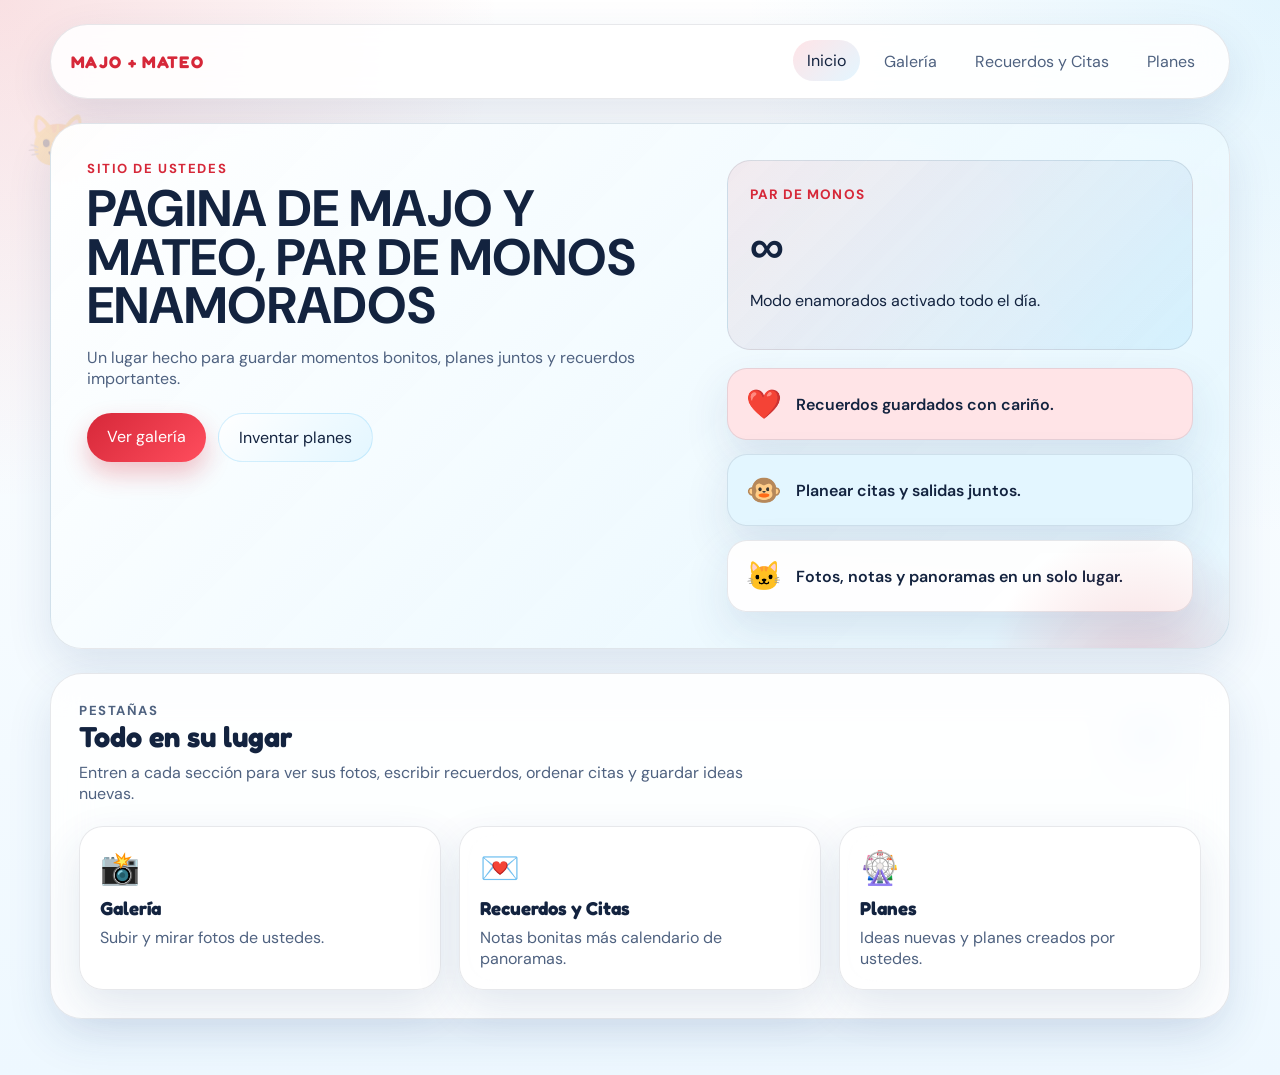
==== commit df6d30ac: "Refine homepage copy and polaroid gallery" ====
--- a/index.html
+++ b/index.html
@@ -32,10 +32,7 @@
         <div class="hero-copy">
           <p class="eyebrow">Sitio de ustedes</p>
           <h1>PAGINA DE MAJO Y MATEO, PAR DE MONOS ENAMORADOS</h1>
-          <p class="hero-text">
-            Un espacio blanco, rojo y celeste para guardar sus fotos, escribir recuerdos, agendar salidas y
-            crear planes nuevos ustedes mismos.
-          </p>
+          <p class="hero-text">Un lugar hecho para guardar momentos bonitos, planes juntos y recuerdos importantes.</p>
           <div class="hero-actions">
             <a class="button primary" href="galeria.html">Ver galería</a>
             <a class="button secondary" href="planes.html">Inventar planes</a>
@@ -69,8 +66,8 @@
       <section class="panel overview-panel">
         <div class="section-heading">
           <p class="eyebrow">Pestañas</p>
-          <h2>Todo separado por secciones</h2>
-          <p>Ya no está todo metido en un solo `index`. Cada cosa tiene su pestaña para que quede más ordenado y más cómodo.</p>
+          <h2>Todo en su lugar</h2>
+          <p>Entren a cada sección para ver sus fotos, escribir recuerdos, ordenar citas y guardar ideas nuevas.</p>
         </div>
 
         <div class="overview-grid">
--- a/style.css
+++ b/style.css
@@ -421,7 +421,6 @@
   position: relative;
   min-height: 260px;
   border-radius: 24px;
-  overflow: hidden;
   background: #ebf7ff;
   box-shadow: var(--shadow);
 }
@@ -431,6 +430,35 @@
   height: 100%;
   object-fit: cover;
   display: block;
+}
+
+.polaroid-card {
+  background: #fff;
+  padding: 14px 14px 22px;
+  border-radius: 10px;
+  border: 1px solid rgba(19, 35, 63, 0.08);
+  box-shadow: 0 18px 30px rgba(19, 35, 63, 0.16);
+  transform: rotate(-1.4deg);
+}
+
+.gallery-grid .gallery-item:nth-child(even) {
+  transform: rotate(1.4deg);
+}
+
+.polaroid-photo {
+  border-radius: 4px;
+  overflow: hidden;
+  background: #dceef8;
+  aspect-ratio: 4 / 4.6;
+}
+
+.polaroid-caption {
+  padding: 14px 8px 0;
+  text-align: center;
+  font-family: "Fredoka", sans-serif;
+  font-size: 1rem;
+  color: var(--text);
+  min-height: 48px;
 }
 
 .icon-button {
@@ -444,6 +472,7 @@
   background: rgba(19, 35, 63, 0.78);
   color: #fff;
   cursor: pointer;
+  z-index: 2;
 }
 
 .note-form,
